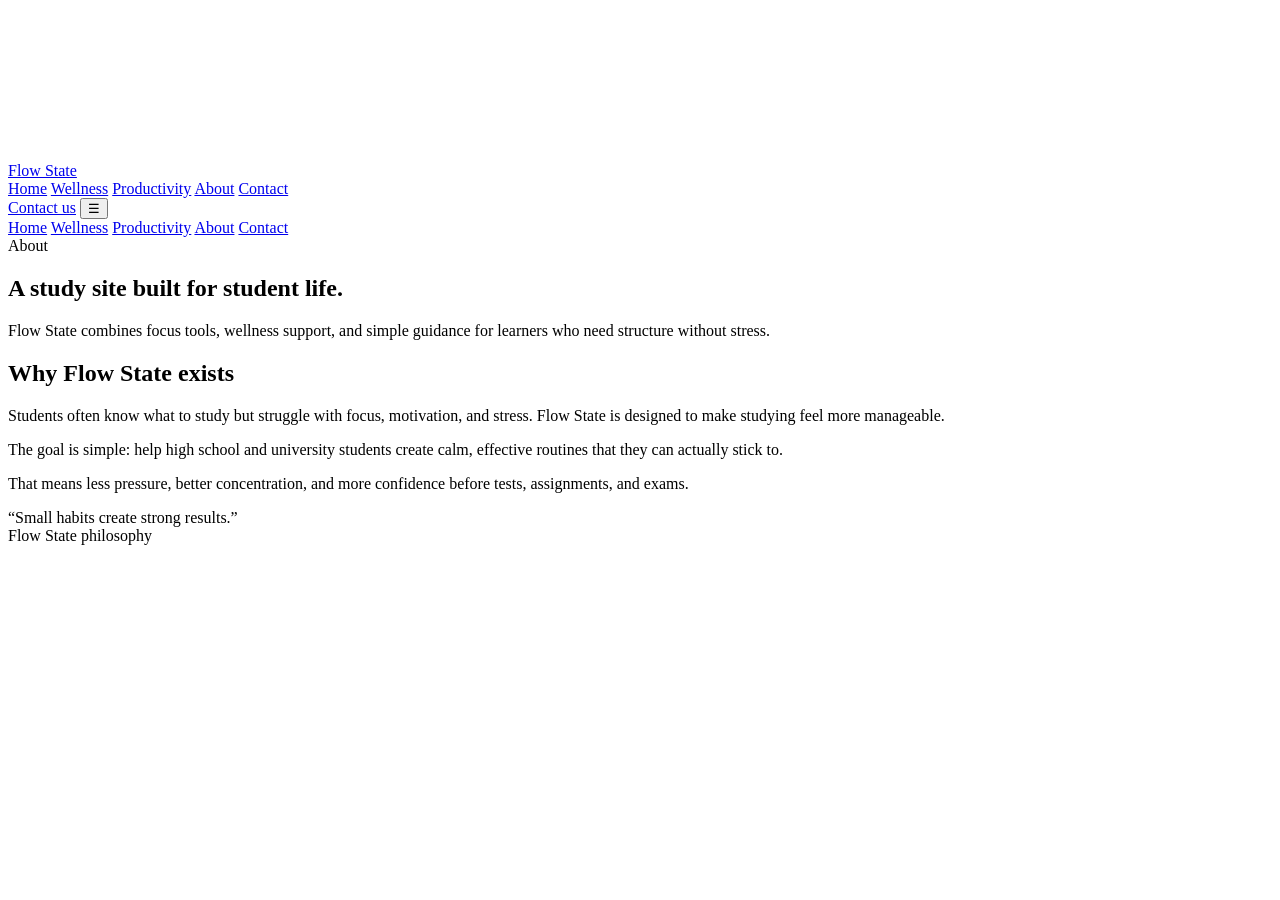
==== about.html @ fccc08e9 "Add About page HTML structure This file contains the HTML structure for the About page, including na" ====
<!doctype html>
<html lang="en">
<head>
  <meta charset="utf-8" />
  <meta name="viewport" content="width=device-width, initial-scale=1" />
  <title>Flow State | About</title>
  <link rel="stylesheet" href="styles.css" />
  <script defer src="script.js"></script>
</head>
<body data-page="about">
  <canvas id="bg-canvas"></canvas>

  <header class="nav">
    <div class="nav-inner">
      <a class="nav-logo" href="home.html"><span class="logo-pulse"></span>Flow State</a>
      <nav class="nav-links" aria-label="Main navigation">
        <a href="home.html">Home</a>
        <a href="wellness.html">Wellness</a>
        <a href="productivity.html">Productivity</a>
        <a class="active" href="about.html">About</a>
        <a href="contact.html">Contact</a>
      </nav>
      <a class="nav-btn" href="contact.html">Contact us</a>
      <button class="hamburger" aria-label="Open menu" aria-expanded="false">☰</button>
    </div>
  </header>

  <nav class="mob-nav" aria-label="Mobile navigation">
    <a href="home.html">Home</a>
    <a href="wellness.html">Wellness</a>
    <a href="productivity.html">Productivity</a>
    <a class="active" href="about.html">About</a>
    <a href="contact.html">Contact</a>
  </nav>

  <main>
    <section class="pg-hero">
      <div class="wrap">
        <span class="label">About</span>
        <h1 class="lg">A study site built for student life.</h1>
        <p>Flow State combines focus tools, wellness support, and simple guidance for learners who need structure without stress.</p>
      </div>
    </section>

    <section>
      <div class="wrap about-story">
        <div class="about-story-text">
          <h2 class="md">Why Flow State exists</h2>
          <p>Students often know what to study but struggle with focus, motivation, and stress. Flow State is designed to make studying feel more manageable.</p>
          <p>The goal is simple: help high school and university students create calm, effective routines that they can actually stick to.</p>
          <p>That means less pressure, better concentration, and more confidence before tests, assignments, and exams.</p>
        </div>

        <aside class="about-story-img">
          <div class="quote-pull">“Small habits create strong results.”</div>
          <div class="quote-pull-attr">Flow State philosophy</div>
        </aside>
      </div>
    </section>
  </main>
</body>
</html>
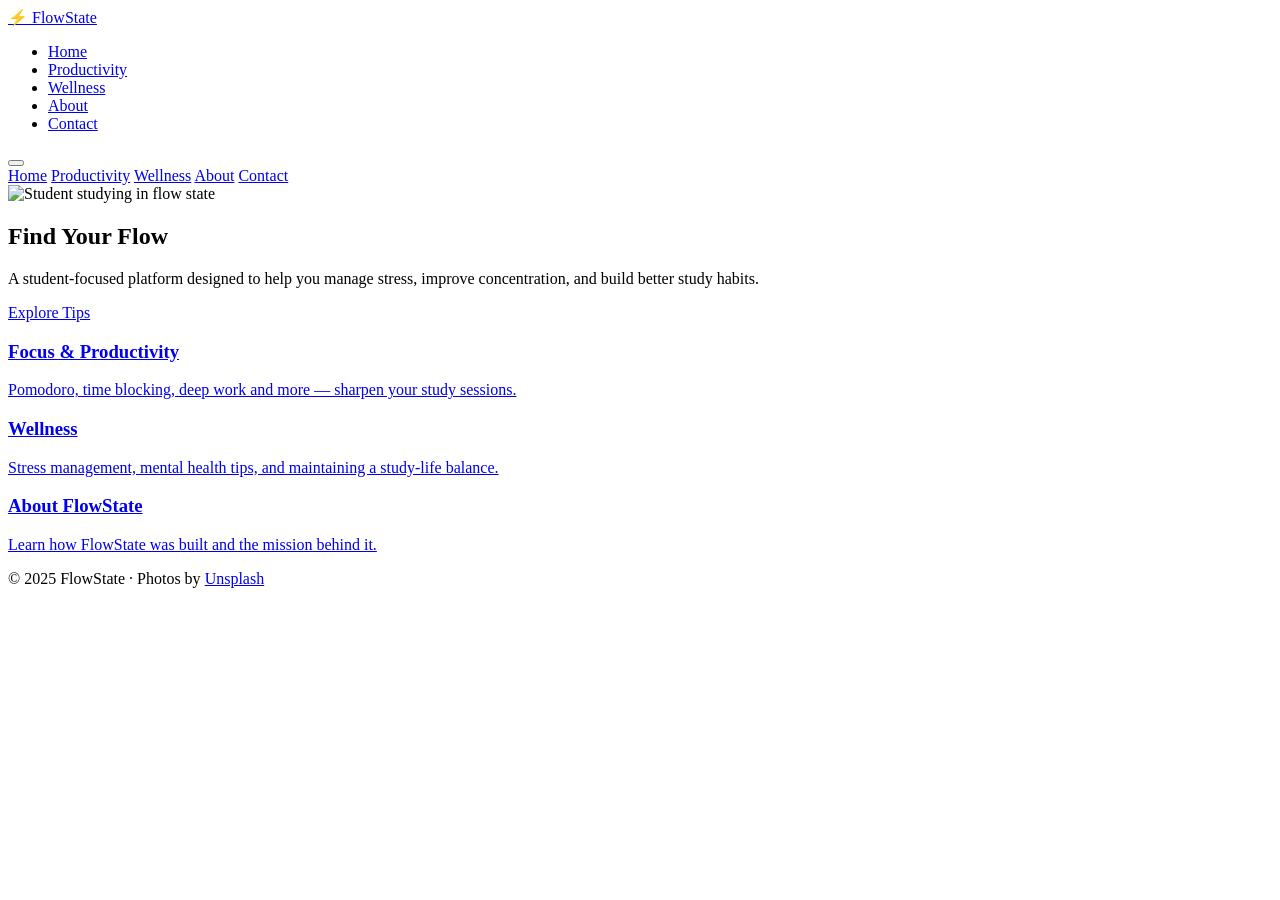
==== commit f610adf5: "Add about.html with initial content and layout" ====
--- a/about.html
+++ b/about.html
@@ -1,62 +1,89 @@
-<!doctype html>
+<!DOCTYPE html>
 <html lang="en">
 <head>
-  <meta charset="utf-8" />
-  <meta name="viewport" content="width=device-width, initial-scale=1" />
-  <title>Flow State | About</title>
-  <link rel="stylesheet" href="styles.css" />
-  <script defer src="script.js"></script>
+  <meta charset="UTF-8" />
+  <meta name="viewport" content="width=device-width, initial-scale=1.0" />
+  <title>FlowState — Find Your Flow</title>
+  <link rel="stylesheet" href="style.css" />
 </head>
-<body data-page="about">
-  <canvas id="bg-canvas"></canvas>
+<body>
 
-  <header class="nav">
-    <div class="nav-inner">
-      <a class="nav-logo" href="home.html"><span class="logo-pulse"></span>Flow State</a>
-      <nav class="nav-links" aria-label="Main navigation">
-        <a href="home.html">Home</a>
-        <a href="wellness.html">Wellness</a>
-        <a href="productivity.html">Productivity</a>
-        <a class="active" href="about.html">About</a>
-        <a href="contact.html">Contact</a>
-      </nav>
-      <a class="nav-btn" href="contact.html">Contact us</a>
-      <button class="hamburger" aria-label="Open menu" aria-expanded="false">☰</button>
+<!-- ─── Navigation ─── -->
+<nav>
+  <a href="index.html" class="nav-logo">⚡ Flow<span>State</span></a>
+  <ul class="nav-links">
+    <li><a href="index.html" class="active">Home</a></li>
+    <li><a href="productivity.html">Productivity</a></li>
+    <li><a href="wellness.html">Wellness</a></li>
+    <li><a href="about.html">About</a></li>
+    <li><a href="contact.html">Contact</a></li>
+  </ul>
+  <button class="hamburger" id="hamburger" aria-label="Toggle menu">
+    <span></span><span></span><span></span>
+  </button>
+</nav>
+<div class="mobile-menu" id="mobileMenu">
+  <a href="index.html" class="active">Home</a>
+  <a href="productivity.html">Productivity</a>
+  <a href="wellness.html">Wellness</a>
+  <a href="about.html">About</a>
+  <a href="contact.html">Contact</a>
+</div>
+
+<!-- ─── Main Content ─── -->
+<main>
+
+  <!-- Hero -->
+  <section class="hero">
+    <img src="hero.jpg" alt="Student studying in flow state" loading="eager" />
+    <div class="hero-overlay"></div>
+    <div class="hero-content">
+      <h1>Find Your Flow</h1>
+      <p>
+        A student-focused platform designed to help you manage stress,
+        improve concentration, and build better study habits.
+      </p>
+      <a href="productivity.html" class="btn">Explore Tips</a>
     </div>
-  </header>
+  </section>
 
-  <nav class="mob-nav" aria-label="Mobile navigation">
-    <a href="home.html">Home</a>
-    <a href="wellness.html">Wellness</a>
-    <a href="productivity.html">Productivity</a>
-    <a class="active" href="about.html">About</a>
-    <a href="contact.html">Contact</a>
-  </nav>
+  <!-- Feature Cards -->
+  <div class="home-cards">
+    <a href="productivity.html" class="home-card">
+      <h3>Focus &amp; Productivity</h3>
+      <p>Pomodoro, time blocking, deep work and more — sharpen your study sessions.</p>
+    </a>
+    <a href="wellness.html" class="home-card">
+      <h3>Wellness</h3>
+      <p>Stress management, mental health tips, and maintaining a study-life balance.</p>
+    </a>
+    <a href="about.html" class="home-card">
+      <h3>About FlowState</h3>
+      <p>Learn how FlowState was built and the mission behind it.</p>
+    </a>
+  </div>
 
-  <main>
-    <section class="pg-hero">
-      <div class="wrap">
-        <span class="label">About</span>
-        <h1 class="lg">A study site built for student life.</h1>
-        <p>Flow State combines focus tools, wellness support, and simple guidance for learners who need structure without stress.</p>
-      </div>
-    </section>
+</main>
 
-    <section>
-      <div class="wrap about-story">
-        <div class="about-story-text">
-          <h2 class="md">Why Flow State exists</h2>
-          <p>Students often know what to study but struggle with focus, motivation, and stress. Flow State is designed to make studying feel more manageable.</p>
-          <p>The goal is simple: help high school and university students create calm, effective routines that they can actually stick to.</p>
-          <p>That means less pressure, better concentration, and more confidence before tests, assignments, and exams.</p>
-        </div>
+<footer>
+  <p>© 2025 FlowState · Photos by <a href="https://unsplash.com" target="_blank" rel="noopener">Unsplash</a></p>
+</footer>
 
-        <aside class="about-story-img">
-          <div class="quote-pull">“Small habits create strong results.”</div>
-          <div class="quote-pull-attr">Flow State philosophy</div>
-        </aside>
-      </div>
-    </section>
-  </main>
+<script>
+  const hamburger = document.getElementById('hamburger');
+  const mobileMenu = document.getElementById('mobileMenu');
+  hamburger.addEventListener('click', () => {
+    hamburger.classList.toggle('open');
+    mobileMenu.classList.toggle('open');
+  });
+  // Close mobile menu when a link is clicked
+  mobileMenu.querySelectorAll('a').forEach(link => {
+    link.addEventListener('click', () => {
+      hamburger.classList.remove('open');
+      mobileMenu.classList.remove('open');
+    });
+  });
+</script>
+
 </body>
 </html>
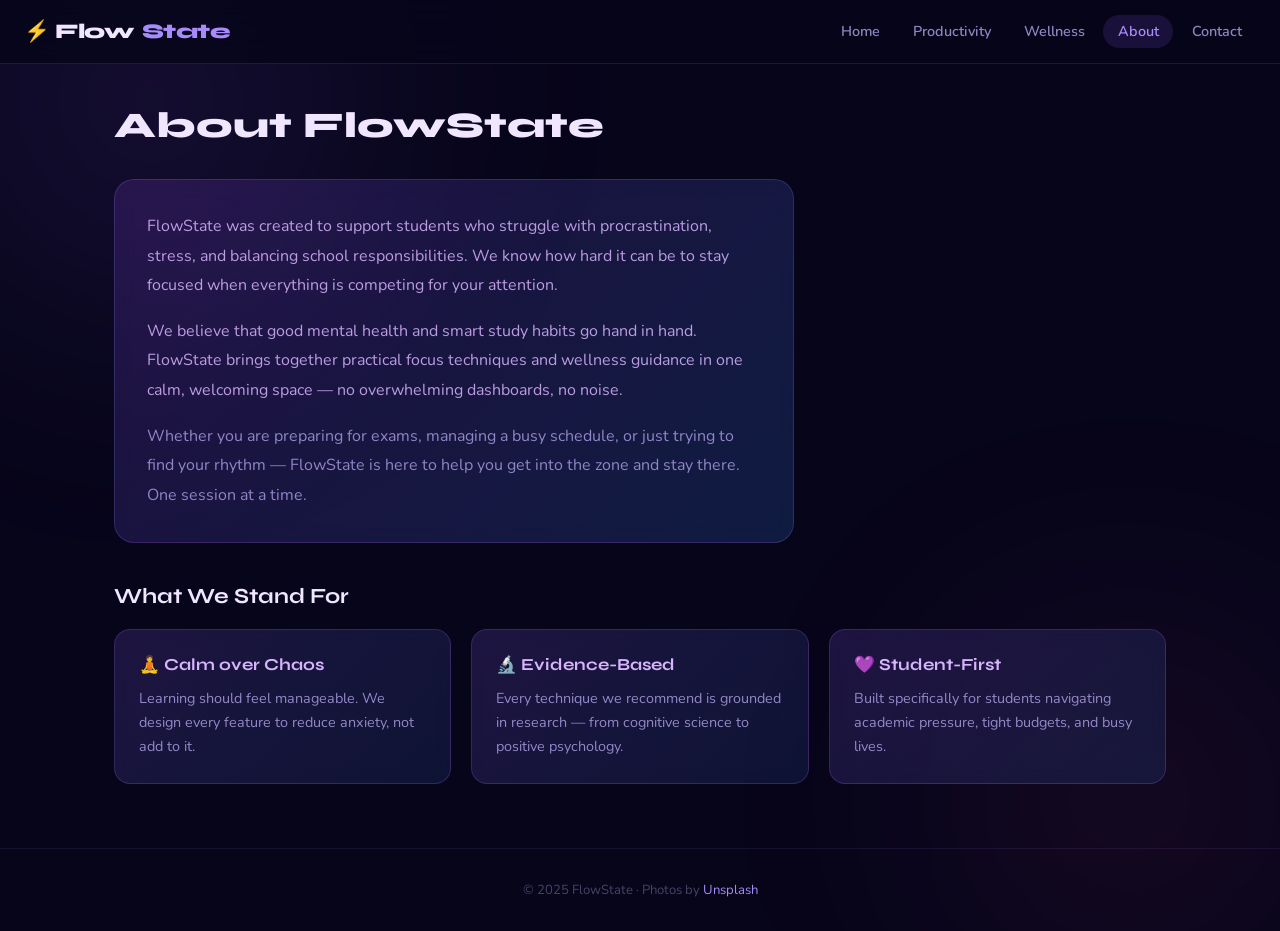
==== commit 7809a31e: "Add About page HTML structure This file contains the HTML structure for the About page, including na" ====
--- a/about.html
+++ b/about.html
@@ -3,7 +3,7 @@
 <head>
   <meta charset="UTF-8" />
   <meta name="viewport" content="width=device-width, initial-scale=1.0" />
-  <title>FlowState — Find Your Flow</title>
+  <title>FlowState — About</title>
   <link rel="stylesheet" href="style.css" />
 </head>
 <body>
@@ -12,10 +12,10 @@
 <nav>
   <a href="index.html" class="nav-logo">⚡ Flow<span>State</span></a>
   <ul class="nav-links">
-    <li><a href="index.html" class="active">Home</a></li>
+    <li><a href="index.html">Home</a></li>
     <li><a href="productivity.html">Productivity</a></li>
     <li><a href="wellness.html">Wellness</a></li>
-    <li><a href="about.html">About</a></li>
+    <li><a href="about.html" class="active">About</a></li>
     <li><a href="contact.html">Contact</a></li>
   </ul>
   <button class="hamburger" id="hamburger" aria-label="Toggle menu">
@@ -23,44 +23,57 @@
   </button>
 </nav>
 <div class="mobile-menu" id="mobileMenu">
-  <a href="index.html" class="active">Home</a>
+  <a href="index.html">Home</a>
   <a href="productivity.html">Productivity</a>
   <a href="wellness.html">Wellness</a>
-  <a href="about.html">About</a>
+  <a href="about.html" class="active">About</a>
   <a href="contact.html">Contact</a>
 </div>
 
 <!-- ─── Main Content ─── -->
 <main>
 
-  <!-- Hero -->
-  <section class="hero">
-    <img src="hero.jpg" alt="Student studying in flow state" loading="eager" />
-    <div class="hero-overlay"></div>
-    <div class="hero-content">
-      <h1>Find Your Flow</h1>
-      <p>
-        A student-focused platform designed to help you manage stress,
-        improve concentration, and build better study habits.
-      </p>
-      <a href="productivity.html" class="btn">Explore Tips</a>
+  <div class="page-title">
+    <h1>About FlowState</h1>
+  </div>
+
+  <div class="glass-panel" style="max-width: 680px;">
+    <p>
+      FlowState was created to support students who struggle with procrastination,
+      stress, and balancing school responsibilities. We know how hard it can be to
+      stay focused when everything is competing for your attention.
+    </p>
+    <p>
+      We believe that good mental health and smart study habits go hand in hand.
+      FlowState brings together practical focus techniques and wellness guidance
+      in one calm, welcoming space — no overwhelming dashboards, no noise.
+    </p>
+    <p>
+      Whether you are preparing for exams, managing a busy schedule, or just trying
+      to find your rhythm — FlowState is here to help you get into the zone and stay
+      there. One session at a time.
+    </p>
+  </div>
+
+  <!-- Values section -->
+  <div style="margin-top: 2.5rem;">
+    <h2 style="font-family:'Syne',sans-serif; font-size:1.35rem; color:var(--text); margin-bottom:1.25rem; font-weight:700;">
+      What We Stand For
+    </h2>
+    <div class="cards-grid">
+      <div class="card">
+        <h3>🧘 Calm over Chaos</h3>
+        <p>Learning should feel manageable. We design every feature to reduce anxiety, not add to it.</p>
+      </div>
+      <div class="card">
+        <h3>🔬 Evidence-Based</h3>
+        <p>Every technique we recommend is grounded in research — from cognitive science to positive psychology.</p>
+      </div>
+      <div class="card">
+        <h3>💜 Student-First</h3>
+        <p>Built specifically for students navigating academic pressure, tight budgets, and busy lives.</p>
+      </div>
     </div>
-  </section>
-
-  <!-- Feature Cards -->
-  <div class="home-cards">
-    <a href="productivity.html" class="home-card">
-      <h3>Focus &amp; Productivity</h3>
-      <p>Pomodoro, time blocking, deep work and more — sharpen your study sessions.</p>
-    </a>
-    <a href="wellness.html" class="home-card">
-      <h3>Wellness</h3>
-      <p>Stress management, mental health tips, and maintaining a study-life balance.</p>
-    </a>
-    <a href="about.html" class="home-card">
-      <h3>About FlowState</h3>
-      <p>Learn how FlowState was built and the mission behind it.</p>
-    </a>
   </div>
 
 </main>
@@ -76,13 +89,9 @@
     hamburger.classList.toggle('open');
     mobileMenu.classList.toggle('open');
   });
-  // Close mobile menu when a link is clicked
-  mobileMenu.querySelectorAll('a').forEach(link => {
-    link.addEventListener('click', () => {
-      hamburger.classList.remove('open');
-      mobileMenu.classList.remove('open');
-    });
-  });
+  mobileMenu.querySelectorAll('a').forEach(l => l.addEventListener('click', () => {
+    hamburger.classList.remove('open'); mobileMenu.classList.remove('open');
+  }));
 </script>
 
 </body>
--- a/style.css
+++ b/style.css
@@ -0,0 +1,435 @@
+/* ─── FlowState Global Styles ─── */
+@import url('https://fonts.googleapis.com/css2?family=Syne:wght@400;600;700;800&family=Nunito:ital,wght@0,400;0,500;0,600;1,400&display=swap');
+
+*, *::before, *::after { box-sizing: border-box; margin: 0; padding: 0; }
+
+:root {
+  --bg:        #07051a;
+  --bg2:       #0d0b2e;
+  --purple:    #8b5cf6;
+  --pink:      #ec4899;
+  --violet:    #a78bfa;
+  --text:      #f0e6ff;
+  --text-muted: rgba(196, 181, 253, 0.72);
+  --card-bg:   rgba(120, 60, 200, 0.16);
+  --card-border: rgba(180, 120, 255, 0.2);
+  --glass:     rgba(30, 12, 70, 0.6);
+  --radius:    1rem;
+}
+
+html { scroll-behavior: smooth; }
+
+body {
+  font-family: 'Nunito', sans-serif;
+  background: var(--bg);
+  color: var(--text);
+  min-height: 100vh;
+  position: relative;
+  overflow-x: hidden;
+}
+
+/* Ambient background orbs */
+body::before, body::after {
+  content: '';
+  position: fixed;
+  border-radius: 50%;
+  filter: blur(120px);
+  pointer-events: none;
+  z-index: 0;
+}
+body::before {
+  width: 600px; height: 600px;
+  background: radial-gradient(circle, rgba(139,92,246,0.18) 0%, transparent 70%);
+  top: -200px; left: -150px;
+}
+body::after {
+  width: 500px; height: 500px;
+  background: radial-gradient(circle, rgba(236,72,153,0.12) 0%, transparent 70%);
+  bottom: -150px; right: -100px;
+}
+
+/* ─── Nav ─── */
+nav {
+  position: sticky; top: 0; z-index: 50;
+  background: rgba(7, 5, 26, 0.82);
+  backdrop-filter: blur(20px);
+  -webkit-backdrop-filter: blur(20px);
+  border-bottom: 1px solid rgba(180, 120, 255, 0.15);
+  padding: 0 1.5rem;
+  height: 64px;
+  display: flex; align-items: center; justify-content: space-between;
+}
+
+.nav-logo {
+  font-family: 'Syne', sans-serif;
+  font-weight: 800;
+  font-size: 1.3rem;
+  color: var(--text);
+  text-decoration: none;
+  display: flex; align-items: center; gap: 0.5rem;
+  letter-spacing: -0.02em;
+}
+.nav-logo span { color: var(--violet); }
+
+.nav-links {
+  display: flex; align-items: center; gap: 0.25rem;
+  list-style: none;
+}
+.nav-links a {
+  text-decoration: none;
+  color: var(--text-muted);
+  font-size: 0.9rem;
+  font-weight: 600;
+  padding: 0.4rem 0.9rem;
+  border-radius: 9999px;
+  transition: all 0.2s;
+}
+.nav-links a:hover, .nav-links a.active {
+  color: var(--violet);
+  background: rgba(139, 92, 246, 0.15);
+}
+
+/* Hamburger */
+.hamburger {
+  display: none;
+  flex-direction: column;
+  gap: 5px;
+  cursor: pointer;
+  background: none;
+  border: none;
+  padding: 4px;
+}
+.hamburger span {
+  display: block; width: 24px; height: 2px;
+  background: var(--violet);
+  border-radius: 2px;
+  transition: all 0.3s;
+}
+.hamburger.open span:nth-child(1) { transform: translateY(7px) rotate(45deg); }
+.hamburger.open span:nth-child(2) { opacity: 0; }
+.hamburger.open span:nth-child(3) { transform: translateY(-7px) rotate(-45deg); }
+
+.mobile-menu {
+  display: none;
+  position: fixed; top: 64px; left: 0; right: 0; z-index: 49;
+  background: rgba(7, 5, 26, 0.96);
+  backdrop-filter: blur(20px);
+  border-bottom: 1px solid rgba(180,120,255,0.15);
+  flex-direction: column;
+  padding: 1rem 1.5rem 1.5rem;
+  gap: 0.25rem;
+}
+.mobile-menu.open { display: flex; }
+.mobile-menu a {
+  text-decoration: none;
+  color: var(--text-muted);
+  font-size: 1rem;
+  font-weight: 600;
+  padding: 0.65rem 1rem;
+  border-radius: 0.75rem;
+  transition: all 0.2s;
+}
+.mobile-menu a:hover, .mobile-menu a.active {
+  color: var(--violet);
+  background: rgba(139,92,246,0.15);
+}
+
+/* ─── Main layout ─── */
+main {
+  position: relative; z-index: 1;
+  max-width: 1100px;
+  margin: 0 auto;
+  padding: 2.5rem 1.5rem 4rem;
+}
+
+/* ─── Hero section ─── */
+.hero {
+  position: relative;
+  border-radius: 1.5rem;
+  overflow: hidden;
+  margin-bottom: 2.5rem;
+  min-height: 420px;
+  display: flex; align-items: center; justify-content: center;
+  text-align: center;
+  border: 1px solid rgba(216, 180, 254, 0.2);
+  box-shadow: 0 8px 64px rgba(139, 92, 246, 0.25);
+}
+.hero img {
+  position: absolute; inset: 0;
+  width: 100%; height: 100%;
+  object-fit: cover; object-position: center;
+}
+.hero-overlay {
+  position: absolute; inset: 0;
+  background: linear-gradient(135deg, rgba(30,10,60,0.78) 0%, rgba(120,40,140,0.65) 40%, rgba(20,30,80,0.72) 100%);
+}
+.hero-content {
+  position: relative; z-index: 1;
+  padding: 4rem 2rem;
+  max-width: 640px; width: 100%;
+}
+.hero-content h1 {
+  font-family: 'Syne', sans-serif;
+  font-size: clamp(2rem, 5vw, 3.25rem);
+  font-weight: 800; letter-spacing: -0.03em;
+  margin-bottom: 1rem;
+  text-shadow: 0 2px 20px rgba(60,0,120,0.7);
+}
+.hero-content p {
+  color: rgba(232,210,255,0.9);
+  font-size: clamp(0.95rem, 2.5vw, 1.125rem);
+  max-width: 480px; margin: 0 auto 2rem;
+  line-height: 1.7;
+  text-shadow: 0 1px 8px rgba(30,0,80,0.5);
+}
+
+/* ─── Page hero (with image, bottom-left text) ─── */
+.page-hero {
+  border-radius: 1.5rem; overflow: hidden;
+  margin-bottom: 2rem; height: 240px;
+  position: relative;
+}
+.page-hero img {
+  width: 100%; height: 100%; object-fit: cover; object-position: center;
+}
+.page-hero-overlay {
+  position: absolute; inset: 0;
+  background: linear-gradient(to top, rgba(20,10,50,0.88) 0%, rgba(20,10,50,0.3) 60%, transparent 100%);
+}
+.page-hero-text {
+  position: absolute; bottom: 1.5rem; left: 1.75rem;
+}
+.page-hero-text h1 {
+  font-family: 'Syne', sans-serif;
+  font-weight: 800; font-size: clamp(1.5rem, 4vw, 2rem);
+  color: var(--text); margin: 0;
+  text-shadow: 0 2px 12px rgba(0,0,0,0.6);
+}
+.page-hero-text p {
+  color: rgba(216,180,254,0.85);
+  margin: 0.25rem 0 0; font-size: 0.95rem;
+}
+
+/* ─── Cards grid ─── */
+.cards-grid {
+  display: grid;
+  grid-template-columns: repeat(auto-fill, minmax(260px, 1fr));
+  gap: 1.25rem;
+}
+
+.card {
+  border-radius: var(--radius);
+  padding: 1.5rem;
+  background: linear-gradient(135deg, rgba(139,92,246,0.18) 0%, rgba(59,130,246,0.12) 100%);
+  border: 1px solid var(--card-border);
+  backdrop-filter: blur(10px);
+  display: flex; flex-direction: column; gap: 0.75rem;
+  transition: transform 0.2s, box-shadow 0.2s;
+}
+.card:hover { transform: translateY(-3px); box-shadow: 0 12px 40px rgba(139,92,246,0.2); }
+.card h3 {
+  font-family: 'Syne', sans-serif;
+  font-size: 1.05rem; font-weight: 700;
+  color: #d8b4fe; margin: 0;
+}
+.card p { color: var(--text-muted); font-size: 0.9rem; line-height: 1.65; margin: 0; flex: 1; }
+
+/* Wellness card variant */
+.card.wellness {
+  background: linear-gradient(135deg, rgba(236,72,153,0.18) 0%, rgba(139,92,246,0.18) 100%);
+  border-color: rgba(236,72,153,0.2);
+}
+.card.wellness h3 { color: #f9a8d4; }
+.card.wellness p { color: rgba(249,168,212,0.72); }
+
+/* ─── Buttons ─── */
+.btn {
+  display: inline-flex; align-items: center; justify-content: center;
+  padding: 0.75rem 2rem;
+  border-radius: 9999px;
+  background: linear-gradient(135deg, rgba(139,92,246,0.8) 0%, rgba(236,72,153,0.7) 100%);
+  color: #fff; border: 1px solid rgba(216,180,254,0.5);
+  box-shadow: 0 4px 24px rgba(139,92,246,0.45);
+  cursor: pointer; font-size: 1rem; font-family: 'Nunito', sans-serif;
+  font-weight: 700; text-decoration: none;
+  transition: transform 0.2s, box-shadow 0.2s;
+}
+.btn:hover { transform: scale(1.04); box-shadow: 0 6px 32px rgba(139,92,246,0.6); }
+
+.btn-sm {
+  padding: 0.4rem 1.1rem; font-size: 0.85rem;
+  background: rgba(139,92,246,0.28);
+  border: 1px solid rgba(167,139,250,0.45);
+  color: #c4b5fd; box-shadow: none;
+}
+.btn-sm:hover { background: rgba(139,92,246,0.45); color: #f0e6ff; transform: none; box-shadow: none; }
+
+/* ─── Page title area ─── */
+.page-title { margin-bottom: 2rem; }
+.page-title h1 {
+  font-family: 'Syne', sans-serif;
+  font-size: clamp(1.75rem, 4vw, 2.25rem);
+  font-weight: 800; color: var(--text);
+  margin-bottom: 0.4rem;
+}
+.page-title p { color: var(--text-muted); }
+
+/* ─── Glass panel ─── */
+.glass-panel {
+  background: linear-gradient(135deg, rgba(120,60,200,0.22) 0%, rgba(59,130,246,0.18) 100%);
+  border: 1px solid rgba(180,120,255,0.2);
+  backdrop-filter: blur(12px);
+  border-radius: 1.25rem;
+  padding: 2rem;
+}
+.glass-panel p {
+  color: rgba(216,180,254,0.85);
+  line-height: 1.85;
+  margin-bottom: 1rem;
+  font-size: 1rem;
+}
+.glass-panel p:last-child { margin-bottom: 0; color: rgba(196,181,253,0.7); }
+
+/* ─── Contact form ─── */
+.form-group { display: flex; flex-direction: column; gap: 0.35rem; }
+.form-group label { color: #c4b5fd; font-weight: 600; font-size: 0.9rem; }
+.form-group input,
+.form-group textarea {
+  width: 100%; padding: 0.75rem 1rem;
+  border-radius: 0.75rem;
+  background: rgba(120,60,200,0.18);
+  border: 1px solid rgba(180,120,255,0.25);
+  color: var(--text); outline: none;
+  font-size: 1rem; font-family: 'Nunito', sans-serif;
+  transition: border-color 0.2s, background 0.2s;
+}
+.form-group input:focus,
+.form-group textarea:focus {
+  border-color: rgba(167,139,250,0.6);
+  background: rgba(120,60,200,0.26);
+}
+.form-group input::placeholder,
+.form-group textarea::placeholder { color: rgba(196,181,253,0.35); }
+.form-group textarea { resize: vertical; min-height: 120px; }
+
+.contact-form {
+  max-width: 520px;
+  background: rgba(80,40,140,0.2);
+  border: 1px solid rgba(180,120,255,0.18);
+  border-radius: 1.25rem;
+  padding: 2rem;
+  backdrop-filter: blur(12px);
+  display: flex; flex-direction: column; gap: 1.1rem;
+}
+
+.success-box {
+  max-width: 520px;
+  background: linear-gradient(135deg, rgba(139,92,246,0.25) 0%, rgba(236,72,153,0.2) 100%);
+  border: 1px solid rgba(216,180,254,0.25);
+  border-radius: 1.25rem; padding: 3rem 2rem;
+  text-align: center;
+}
+.success-box h3 { font-family: 'Syne', sans-serif; color: #d8b4fe; font-size: 1.25rem; margin-bottom: 0.5rem; }
+.success-box p { color: var(--text-muted); }
+
+/* ─── Modal / overlay ─── */
+.modal-backdrop {
+  position: fixed; inset: 0; z-index: 100;
+  background: rgba(10,5,30,0.78);
+  backdrop-filter: blur(6px);
+  display: none; align-items: center; justify-content: center;
+  padding: 1rem;
+}
+.modal-backdrop.open { display: flex; }
+
+.modal-panel {
+  background: linear-gradient(145deg, rgba(40,15,80,0.97) 0%, rgba(20,20,60,0.97) 100%);
+  border: 1px solid rgba(180,120,255,0.3);
+  border-radius: 1.5rem;
+  padding: 2rem 2.5rem;
+  width: 100%; max-width: 380px;
+  box-shadow: 0 16px 64px rgba(120,60,200,0.45);
+  position: relative; text-align: center;
+}
+.modal-panel h2 {
+  font-family: 'Syne', sans-serif;
+  color: var(--text); margin-bottom: 1.25rem;
+}
+.modal-close {
+  position: absolute; top: 1rem; right: 1rem;
+  background: rgba(180,120,255,0.15);
+  border: 1px solid rgba(180,120,255,0.25);
+  border-radius: 50%; width: 2rem; height: 2rem;
+  color: #c4b5fd; cursor: pointer; font-size: 1rem;
+  display: flex; align-items: center; justify-content: center;
+  transition: background 0.2s;
+}
+.modal-close:hover { background: rgba(180,120,255,0.3); }
+.modal-hint {
+  color: rgba(196,181,253,0.4); font-size: 0.75rem; margin-top: 1.25rem;
+}
+
+/* ─── Pomodoro ─── */
+.pomo-modes {
+  display: flex; gap: 0.5rem; justify-content: center;
+  flex-wrap: wrap; margin-bottom: 1.75rem;
+}
+.pomo-mode-btn {
+  padding: 0.35rem 0.9rem; border-radius: 9999px;
+  font-size: 0.85rem; cursor: pointer;
+  transition: all 0.2s; font-family: 'Nunito', sans-serif; font-weight: 700;
+}
+.pomo-controls { display: flex; gap: 0.75rem; justify-content: center; }
+.pomo-ctrl-btn {
+  padding: 0.65rem 1.75rem; border-radius: 9999px;
+  cursor: pointer; font-size: 0.95rem;
+  transition: all 0.2s; font-family: 'Nunito', sans-serif; font-weight: 700;
+}
+
+/* ─── Deep Work checklist ─── */
+.dw-list { display: flex; flex-direction: column; gap: 0.5rem; margin-bottom: 1rem; text-align: left; }
+.dw-item { display: flex; align-items: center; gap: 0.75rem; cursor: pointer; }
+.dw-item input[type="checkbox"] { accent-color: #a78bfa; width: 1rem; height: 1rem; cursor: pointer; flex-shrink: 0; }
+.dw-item span { color: #d8b4fe; font-size: 0.9rem; transition: all 0.2s; }
+.dw-item.checked span { color: rgba(196,181,253,0.35); text-decoration: line-through; }
+.dw-progress { text-align: center; color: #a78bfa; font-size: 0.85rem; font-weight: 600; }
+.dw-progress.done { color: #34d399; }
+
+/* ─── Home feature cards ─── */
+.home-cards {
+  display: grid;
+  grid-template-columns: repeat(auto-fit, minmax(240px, 1fr));
+  gap: 1.5rem;
+}
+.home-card {
+  text-align: left; border-radius: var(--radius); padding: 1.5rem;
+  background: rgba(120,60,180,0.18);
+  border: 1px solid rgba(180,120,255,0.2);
+  backdrop-filter: blur(12px);
+  cursor: pointer; transition: transform 0.2s, box-shadow 0.2s;
+  text-decoration: none; display: block;
+}
+.home-card:hover { transform: translateY(-3px); box-shadow: 0 8px 32px rgba(139,92,246,0.25); }
+.home-card h3 { font-family: 'Syne', sans-serif; color: #d8b4fe; margin-bottom: 0.5rem; font-size: 1.05rem; }
+.home-card p { color: var(--text-muted); font-size: 0.9rem; line-height: 1.6; }
+
+/* ─── Footer ─── */
+footer {
+  position: relative; z-index: 1;
+  text-align: center; padding: 2rem 1.5rem;
+  border-top: 1px solid rgba(180,120,255,0.1);
+  color: rgba(196,181,253,0.35); font-size: 0.82rem;
+}
+footer a { color: var(--violet); text-decoration: none; }
+
+/* ─── Responsive ─── */
+@media (max-width: 640px) {
+  .nav-links { display: none; }
+  .hamburger { display: flex; }
+  main { padding: 1.5rem 1rem 3rem; }
+  .hero { min-height: 320px; }
+  .hero-content { padding: 2.5rem 1rem; }
+  .page-hero { height: 180px; }
+  .page-hero-text { left: 1rem; bottom: 1rem; }
+  .modal-panel { padding: 1.5rem; }
+}
